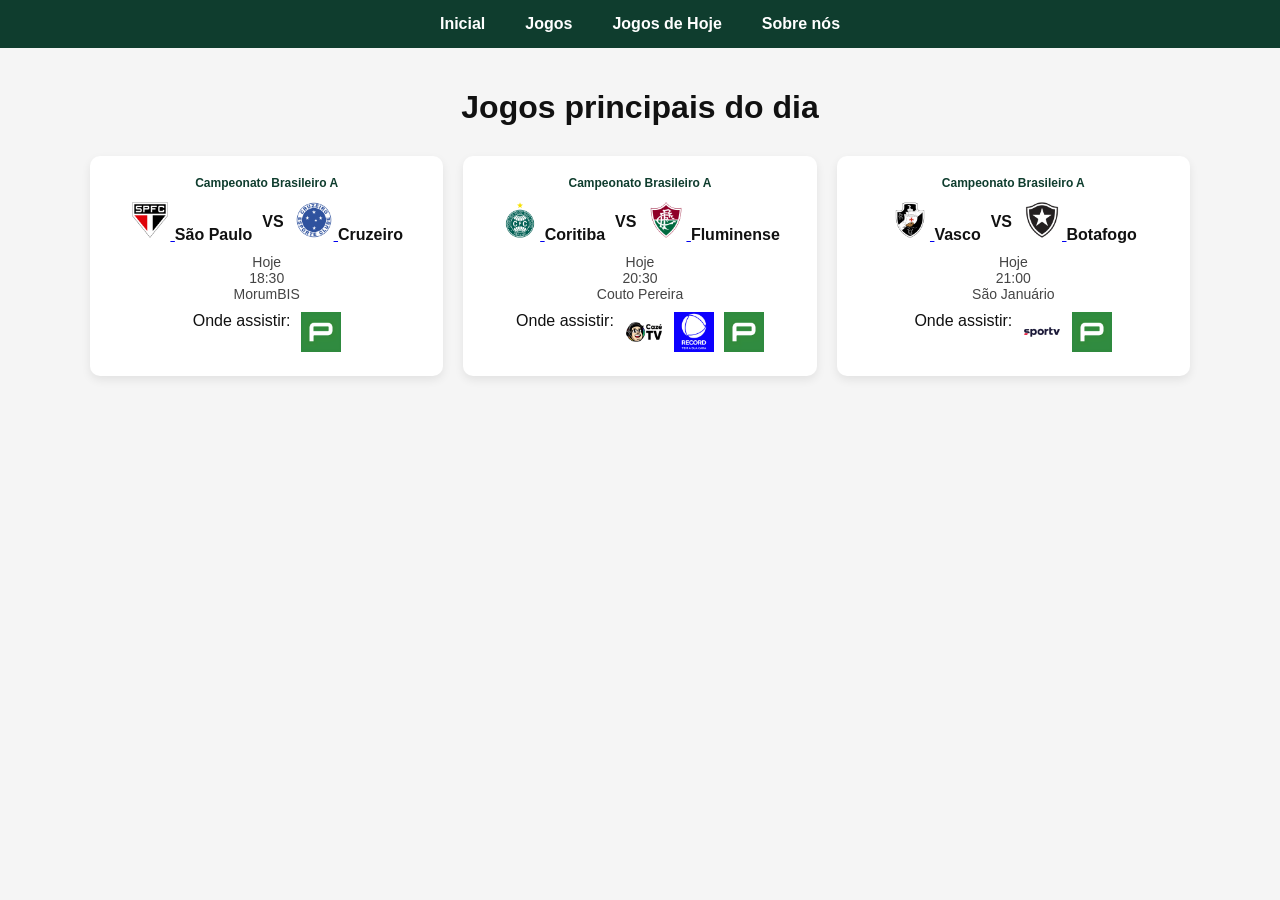
==== index.html @ 41750251 "Update index.html" ====
<!DOCTYPE html>
<html>
<head>
<title>Aonde Assistir</title>
<link rel="stylesheet" href="style.css">
</head>

<body>

<header>
<a href="index.html">Inicial</a>
<a href="jogos.html">Jogos</a>
<a href="jogos-de-hoje.html">Jogos de Hoje</a>
<a href="sobre.html">Sobre nós</a>
</header>

<div class="container">

<h1>Jogos principais do dia</h1>

<div class="grid">

<div class="jogo">
  <div class="competicao brasileirao">
    Campeonato Brasileiro A
  </div>
  <div class="times">
    <div class="time">
      <a href="https://instagram.com/saopaulofc" target="_blank">
        <img src="img/times/saopaulo.png" alt="São Paulo">
      </a>
      <span>São Paulo</span>
    </div>
    <div class="vs">
      VS
    </div>
    <div class="time">
      <a href="https://instagram.com/cruzeiro" target="_blank">
        <img src="img/times/cruzeiro.png" alt="Cruzeiro">
      </a>
      <span>Cruzeiro</span>
    </div>
  </div>
  <div class="info">
    <div>Hoje</div>
    <div>18:30</div>
    <div>MorumBIS</div>
  </div>
  <div class="onde-assistir">
    <span>Onde assistir:</span>
    <a href="https://premiere.globo.com/" target="_blank">
      <img src="img/canais/premiere.png" alt="Premiere">
    </a>

  </div>
</div>

  <div class="jogo">
  <div class="competicao brasileirao">
    Campeonato Brasileiro A
  </div>
  <div class="times">
    <div class="time">
      <a href="https://www.instagram.com/coritiba" target="_blank">
        <img src="img/times/coritiba.png" alt="Coritiba">
      </a>
      <span>Coritiba</span>
    </div>
    <div class="vs">
      VS
    </div>
    <div class="time">
      <a href="https://www.instagram.com/fluminensefc/" target="_blank">
        <img src="img/times/fluminense.png" alt="Fluminense">
      </a>
      <span>Fluminense</span>
    </div>
  </div>
  <div class="info">
    <div>Hoje</div>
    <div>20:30</div>
    <div>Couto Pereira</div>
  </div>
  <div class="onde-assistir">
    <span>Onde assistir:</span>
    <a href="https://www.youtube.com/@cazetv" target="_blank">
      <img src="img/canais/cazetv.png" alt="CazéTV">
    <a href="https://www.recordplus.com/flow/plans" target="_blank">
      <img src="img/canais/record.jpg" alt="Record Plus">
    <a href="https://premiere.globo.com/" target="_blank">
      <img src="img/canais/premiere.png" alt="Premiere">
    </a>

  </div>
</div>
  
<div class="jogo">
  <div class="competicao brasileirao">
    Campeonato Brasileiro A
  </div>
  <div class="times">
    <div class="time">
      <a href="https://www.instagram.com/vascodagama/" target="_blank">
        <img src="img/times/vasco.png" alt="Vasco">
      </a>
      <span>Vasco</span>
    </div>
    <div class="vs">
      VS
    </div>
    <div class="time">
      <a href="https://instagram.com/botafogo" target="_blank">
        <img src="img/times/botafogo.png" alt="Botafogo">
      </a>
      <span>Botafogo</span>
    </div>
  </div>
  <div class="info">
    <div>Hoje</div>
    <div>21:00</div>
    <div>São Januário</div>
  </div>
  <div class="onde-assistir">
    <span>Onde assistir:</span>
    <a href="https://globoplay.globo.com/categorias/sportv/" target="_blank">
      <img src="img/canais/sportv.png" alt="SporTV">
    </a>
    <a href="https://premiere.globo.com/" target="_blank">
      <img src="img/canais/premiere.png" alt="Premiere">
    </a>

  </div>
</div>


</div>

</div>

</body>
</html>
---- style.css ----
body{
font-family: Arial, Helvetica, sans-serif;
background:#f5f5f5;
margin:0;
color:#111;
}

header{
background:#0f3d2e;
padding:15px;
display:flex;
justify-content:center;
gap:40px;
font-weight:bold;
}

header a{
color:white;
text-decoration:none;
}

header a:hover{
color:#90ee90;
}

.container{
max-width:1100px;
margin:auto;
padding:20px;
}

h1{
text-align:center;
margin-bottom:30px;
}

.grid{
display:grid;
grid-template-columns:repeat(3,1fr);
gap:20px;
}

.jogo{
background:white;
border-radius:10px;
padding:20px;
box-shadow:0 4px 10px rgba(0,0,0,0.08);
text-align:center;
}

.competicao{
font-size:12px;
color:#0f3d2e;
font-weight:bold;
margin-bottom:10px;
}

.times{
display:flex;
align-items:center;
justify-content:center;
gap:10px;
margin-bottom:10px;
font-weight:bold;
}

.times img{
width:40px;
height:40px;
}

.info{
font-size:14px;
color:#444;
margin-bottom:10px;
}

.onde-assistir{
display:flex;
justify-content:center;
gap:10px;
margin-top:10px;
}

.onde-assistir img{
width:40px;
height:40px;
}

.filtros{
margin-bottom:20px;
text-align:center;
}

select{
padding:8px;
border-radius:5px;
border:1px solid #ccc;
}

footer{
background:#0f3d2e;
color:white;
text-align:center;
padding:20px;
margin-top:40px;
}
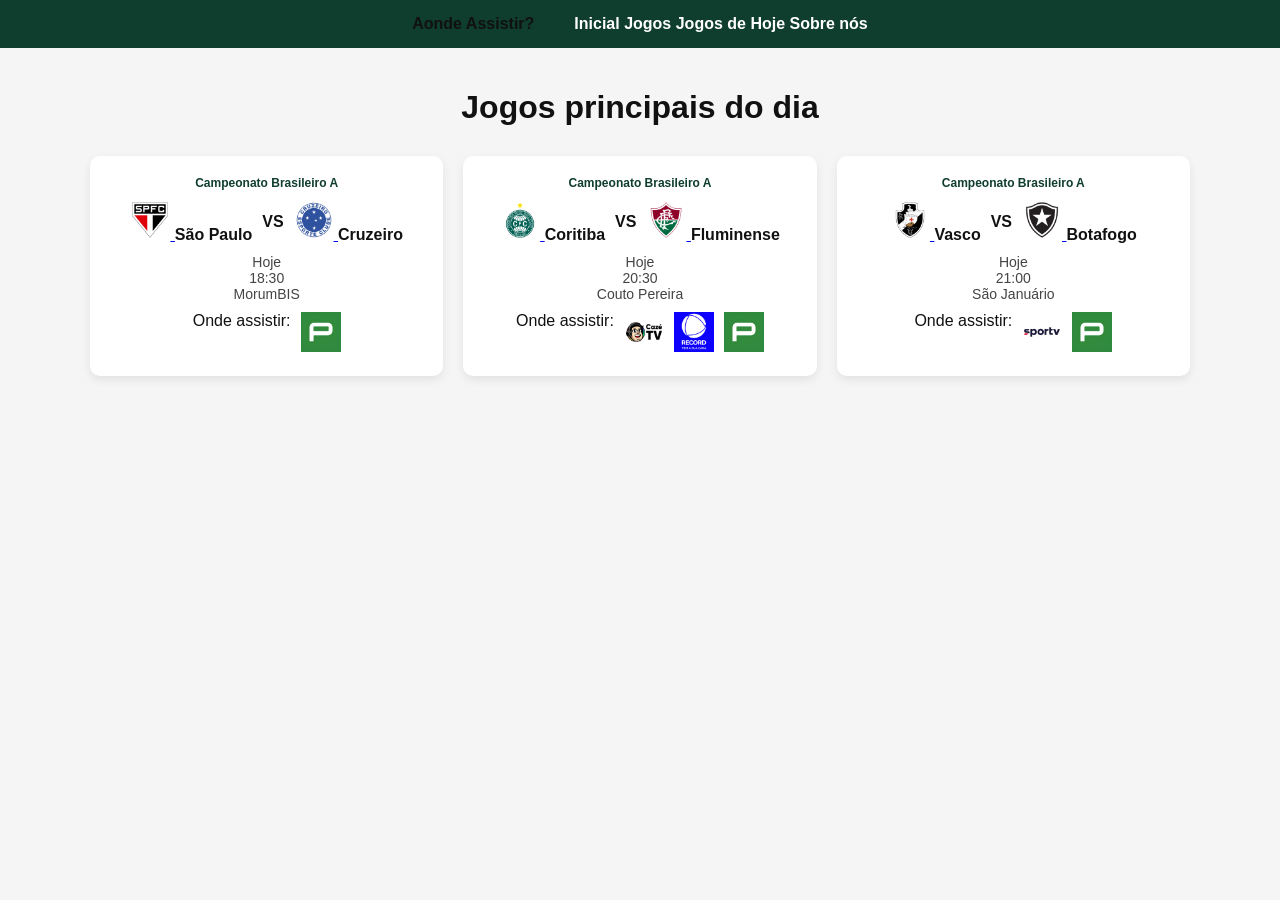
==== commit b9191f8f: "Update index.html" ====
--- a/index.html
+++ b/index.html
@@ -1,17 +1,25 @@
 <!DOCTYPE html>
 <html>
 <head>
-<title>Aonde Assistir</title>
+<title>Inicial - Aonde Assistir?</title>
 <link rel="stylesheet" href="style.css">
 </head>
 
 <body>
 
 <header>
+
+<div class="logo">
+Aonde Assistir?
+</div>
+
+<nav>
 <a href="index.html">Inicial</a>
 <a href="jogos.html">Jogos</a>
 <a href="jogos-de-hoje.html">Jogos de Hoje</a>
 <a href="sobre.html">Sobre nós</a>
+</nav>
+
 </header>
 
 <div class="container">
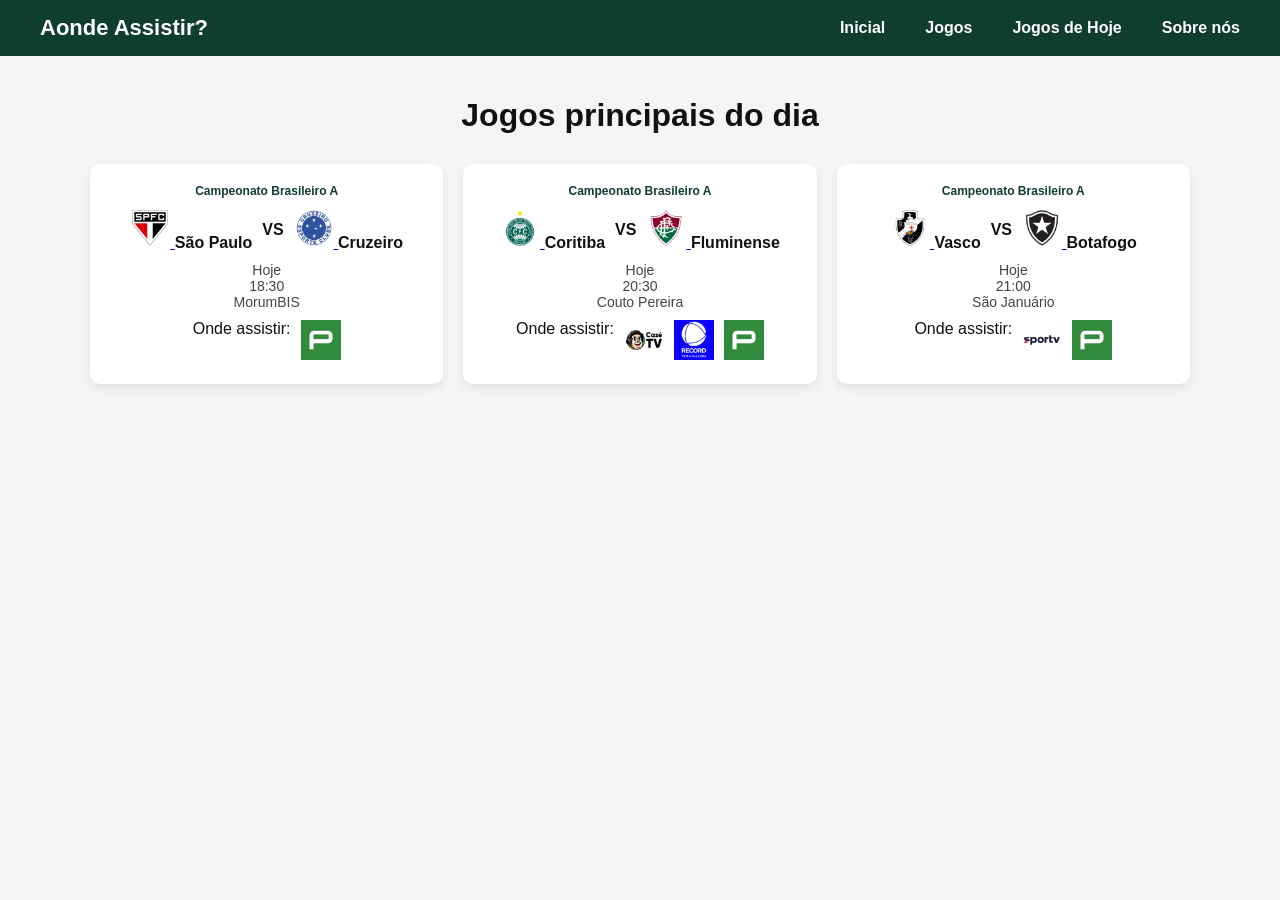
==== commit bd5ba843: "Integrate Google AdSense for advertisements Added Google AdSense script and ad placement to index.ht" ====
--- a/index.html
+++ b/index.html
@@ -140,7 +140,19 @@
   </div>
 </div>
 
-
+<script async src="https://pagead2.googlesyndication.com/pagead/js/adsbygoogle.js?client=ca-pub-4667385526346303"
+     crossorigin="anonymous"></script>
+<!-- Anuncio pagina inicial -->
+<ins class="adsbygoogle"
+     style="display:block"
+     data-ad-client="ca-pub-4667385526346303"
+     data-ad-slot="3205025711"
+     data-ad-format="auto"
+     data-full-width-responsive="true"></ins>
+<script>
+     (adsbygoogle = window.adsbygoogle || []).push({});
+</script>
+      
 </div>
 
 </div>
--- a/style.css
+++ b/style.css
@@ -7,19 +7,30 @@
 
 header{
 background:#0f3d2e;
-padding:15px;
+padding:15px 40px;
 display:flex;
-justify-content:center;
+align-items:center;
+justify-content:space-between;
+}
+
+.logo{
+color:white;
+font-size:22px;
+font-weight:bold;
+}
+
+nav{
+display:flex;
 gap:40px;
 font-weight:bold;
 }
 
-header a{
+nav a{
 color:white;
 text-decoration:none;
 }
 
-header a:hover{
+nav a:hover{
 color:#90ee90;
 }
 
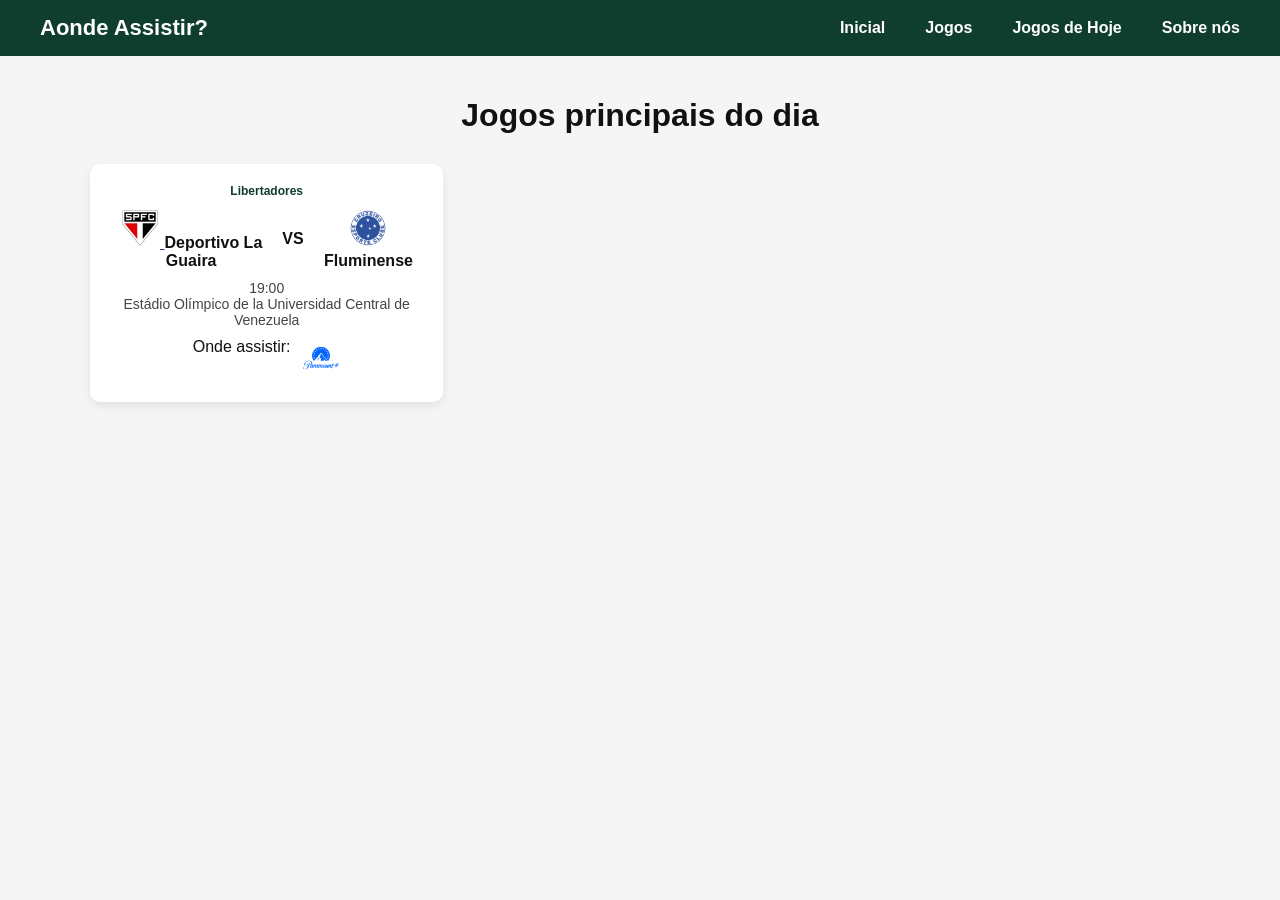
==== commit 99b8b744: "Update index.html" ====
--- a/index.html
+++ b/index.html
@@ -29,133 +29,44 @@
 <div class="grid">
 
 <div class="jogo">
-  <div class="competicao brasileirao">
-    Campeonato Brasileiro A
+  <div class="competicao libertadores">
+    Libertadores
   </div>
   <div class="times">
     <div class="time">
-      <a href="https://instagram.com/saopaulofc" target="_blank">
-        <img src="img/times/saopaulo.png" alt="São Paulo">
+      <a href="" target="_blank">
+        <img src="img/times/saopaulo.png" alt="Deportivo La Guaira">
       </a>
-      <span>São Paulo</span>
-    </div>
-    <div class="vs">
-      VS
-    </div>
-    <div class="time">
-      <a href="https://instagram.com/cruzeiro" target="_blank">
-        <img src="img/times/cruzeiro.png" alt="Cruzeiro">
-      </a>
-      <span>Cruzeiro</span>
-    </div>
-  </div>
-  <div class="info">
-    <div>Hoje</div>
-    <div>18:30</div>
-    <div>MorumBIS</div>
-  </div>
-  <div class="onde-assistir">
-    <span>Onde assistir:</span>
-    <a href="https://premiere.globo.com/" target="_blank">
-      <img src="img/canais/premiere.png" alt="Premiere">
-    </a>
-
-  </div>
-</div>
-
-  <div class="jogo">
-  <div class="competicao brasileirao">
-    Campeonato Brasileiro A
-  </div>
-  <div class="times">
-    <div class="time">
-      <a href="https://www.instagram.com/coritiba" target="_blank">
-        <img src="img/times/coritiba.png" alt="Coritiba">
-      </a>
-      <span>Coritiba</span>
+      <span>Deportivo La Guaira</span>
     </div>
     <div class="vs">
       VS
     </div>
     <div class="time">
       <a href="https://www.instagram.com/fluminensefc/" target="_blank">
-        <img src="img/times/fluminense.png" alt="Fluminense">
+        <img src="img/times/cruzeiro.png" alt="Fluminense">
       </a>
       <span>Fluminense</span>
     </div>
   </div>
   <div class="info">
-    <div>Hoje</div>
-    <div>20:30</div>
-    <div>Couto Pereira</div>
+ <div class="data-jogo" data-date="2026-04-07"></div>
+    <div>19:00</div>
+    <div>Estádio Olímpico de la Universidad Central de Venezuela</div>
   </div>
   <div class="onde-assistir">
     <span>Onde assistir:</span>
-    <a href="https://www.youtube.com/@cazetv" target="_blank">
-      <img src="img/canais/cazetv.png" alt="CazéTV">
-    <a href="https://www.recordplus.com/flow/plans" target="_blank">
-      <img src="img/canais/record.jpg" alt="Record Plus">
     <a href="https://premiere.globo.com/" target="_blank">
-      <img src="img/canais/premiere.png" alt="Premiere">
+      <img src="img/canais/paramount+.png" alt="Paramount+">
     </a>
 
   </div>
 </div>
-  
-<div class="jogo">
-  <div class="competicao brasileirao">
-    Campeonato Brasileiro A
-  </div>
-  <div class="times">
-    <div class="time">
-      <a href="https://www.instagram.com/vascodagama/" target="_blank">
-        <img src="img/times/vasco.png" alt="Vasco">
-      </a>
-      <span>Vasco</span>
-    </div>
-    <div class="vs">
-      VS
-    </div>
-    <div class="time">
-      <a href="https://instagram.com/botafogo" target="_blank">
-        <img src="img/times/botafogo.png" alt="Botafogo">
-      </a>
-      <span>Botafogo</span>
-    </div>
-  </div>
-  <div class="info">
-    <div>Hoje</div>
-    <div>21:00</div>
-    <div>São Januário</div>
-  </div>
-  <div class="onde-assistir">
-    <span>Onde assistir:</span>
-    <a href="https://globoplay.globo.com/categorias/sportv/" target="_blank">
-      <img src="img/canais/sportv.png" alt="SporTV">
-    </a>
-    <a href="https://premiere.globo.com/" target="_blank">
-      <img src="img/canais/premiere.png" alt="Premiere">
-    </a>
-
-  </div>
-</div>
-
-<script async src="https://pagead2.googlesyndication.com/pagead/js/adsbygoogle.js?client=ca-pub-4667385526346303"
-     crossorigin="anonymous"></script>
-<!-- Anuncio pagina inicial -->
-<ins class="adsbygoogle"
-     style="display:block"
-     data-ad-client="ca-pub-4667385526346303"
-     data-ad-slot="3205025711"
-     data-ad-format="auto"
-     data-full-width-responsive="true"></ins>
-<script>
-     (adsbygoogle = window.adsbygoogle || []).push({});
-</script>
       
 </div>
 
 </div>
 
+<script src="js/script.js"></script>
 </body>
 </html>
--- a/style.css
+++ b/style.css
@@ -116,3 +116,10 @@
 padding:20px;
 margin-top:40px;
 }
+
+.ads{
+max-width:1100px;
+margin:40px auto;
+padding:10px;
+text-align:center;
+}
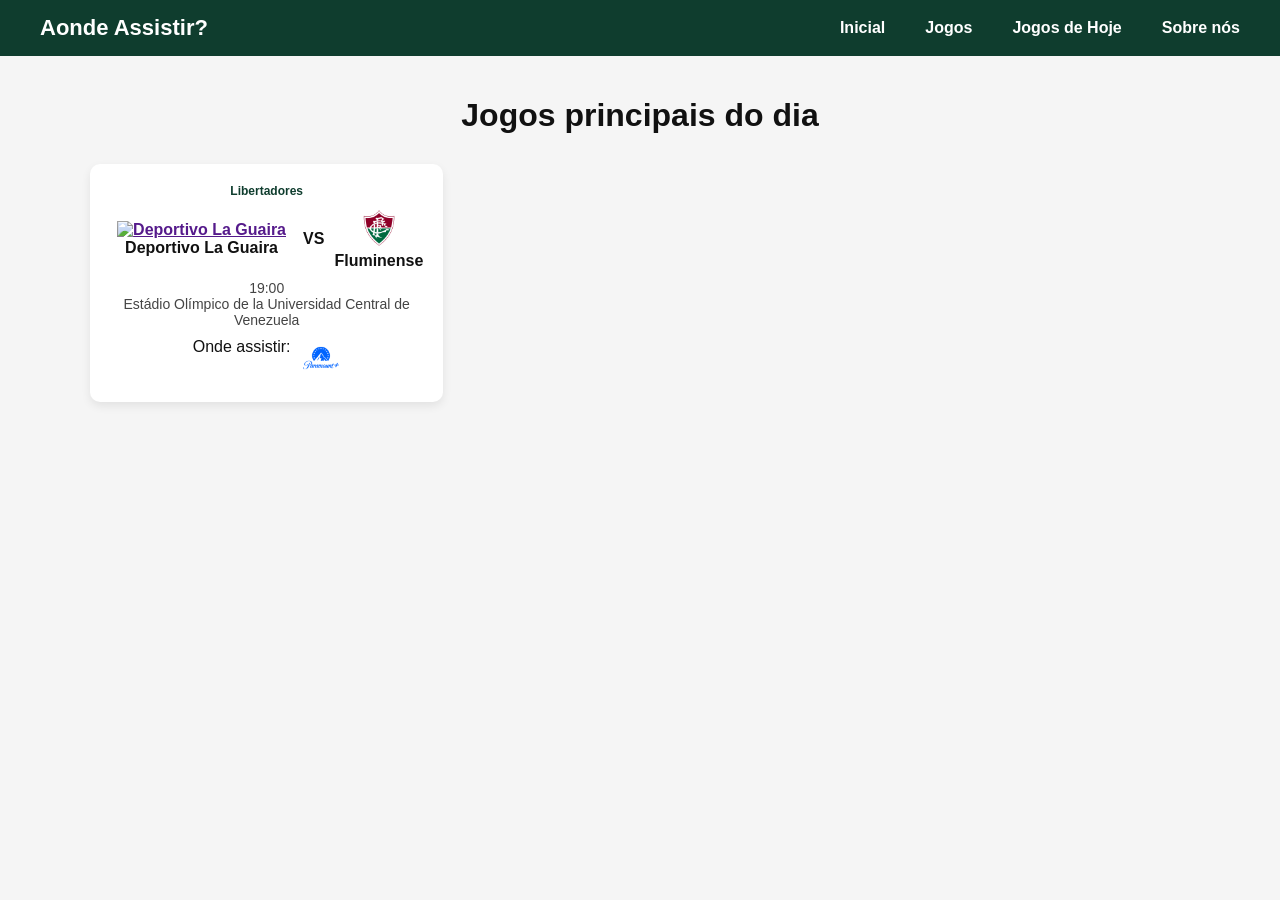
==== commit 72046ff0: "Update index.html" ====
--- a/index.html
+++ b/index.html
@@ -35,7 +35,7 @@
   <div class="times">
     <div class="time">
       <a href="" target="_blank">
-        <img src="img/times/saopaulo.png" alt="Deportivo La Guaira">
+        <img src="img/times/0.png" alt="Deportivo La Guaira">
       </a>
       <span>Deportivo La Guaira</span>
     </div>
@@ -44,7 +44,7 @@
     </div>
     <div class="time">
       <a href="https://www.instagram.com/fluminensefc/" target="_blank">
-        <img src="img/times/cruzeiro.png" alt="Fluminense">
+        <img src="img/times/fluminense.png" alt="Fluminense">
       </a>
       <span>Fluminense</span>
     </div>
